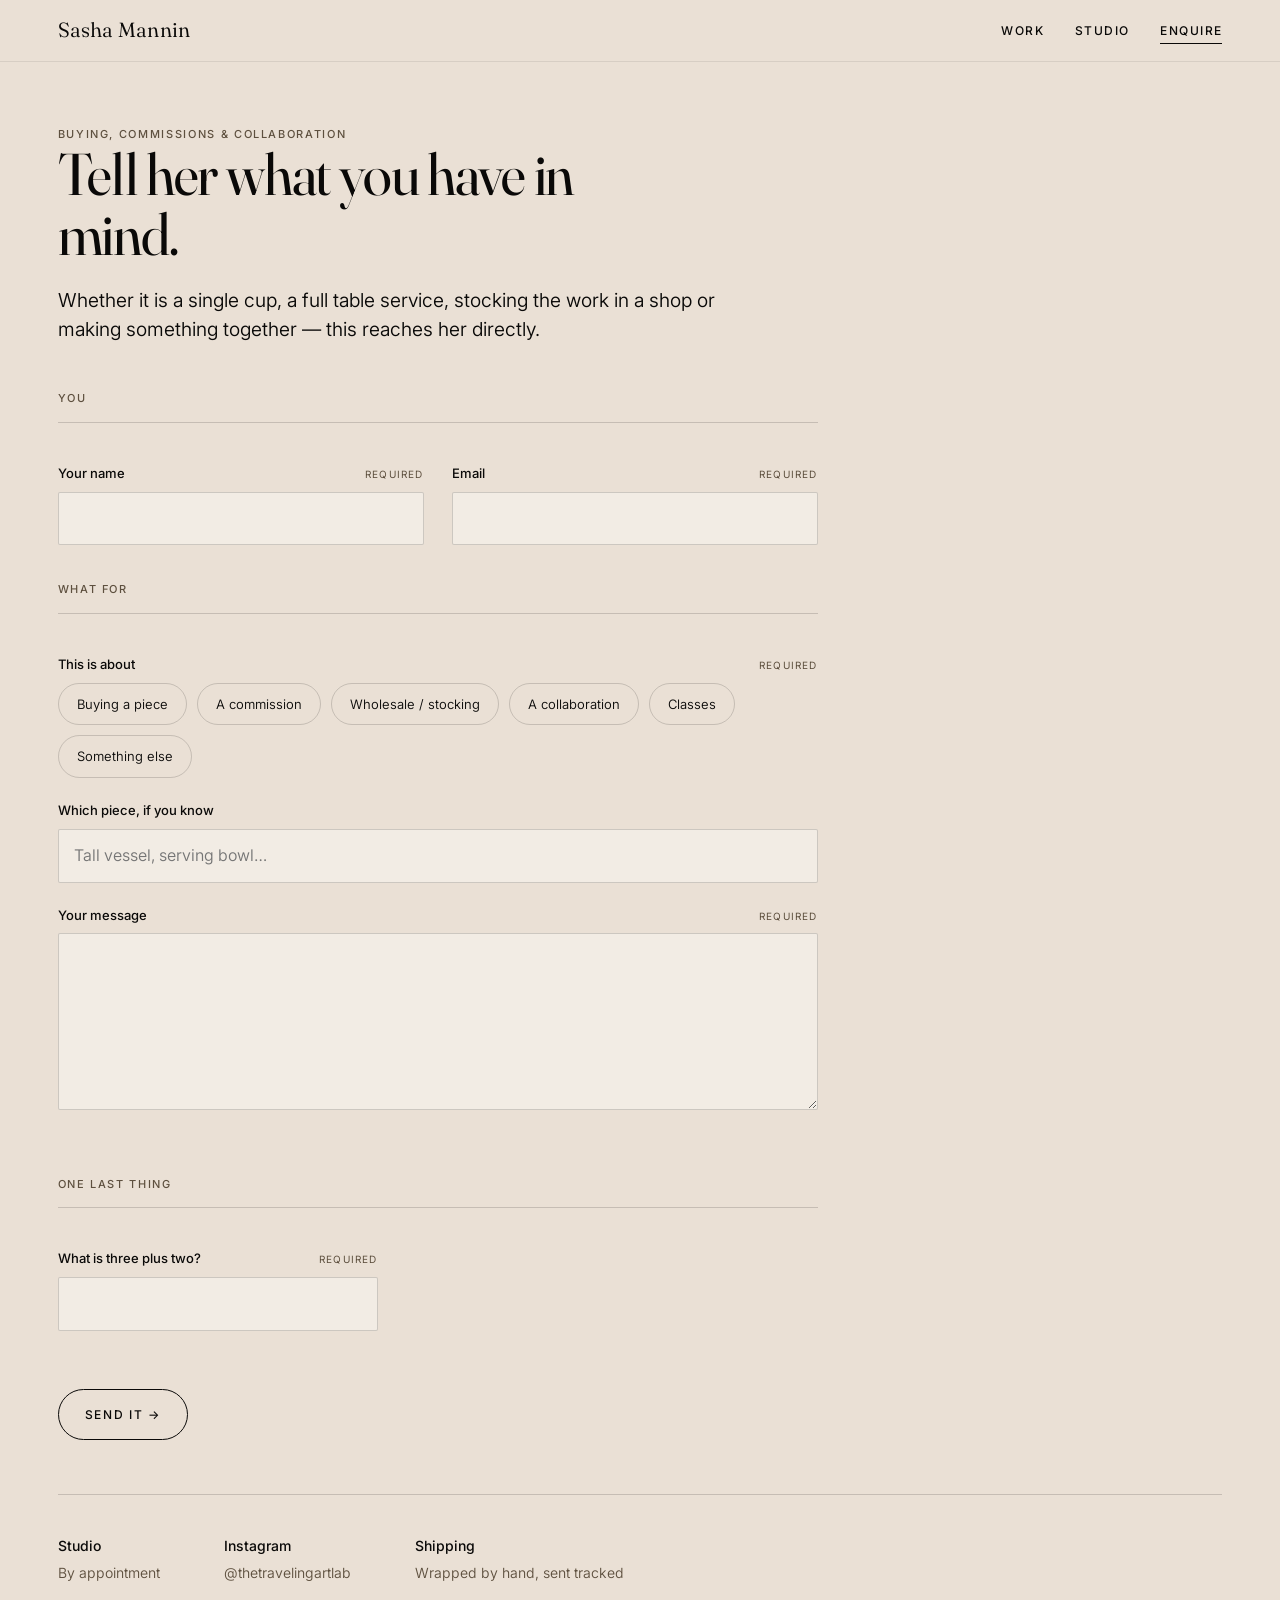
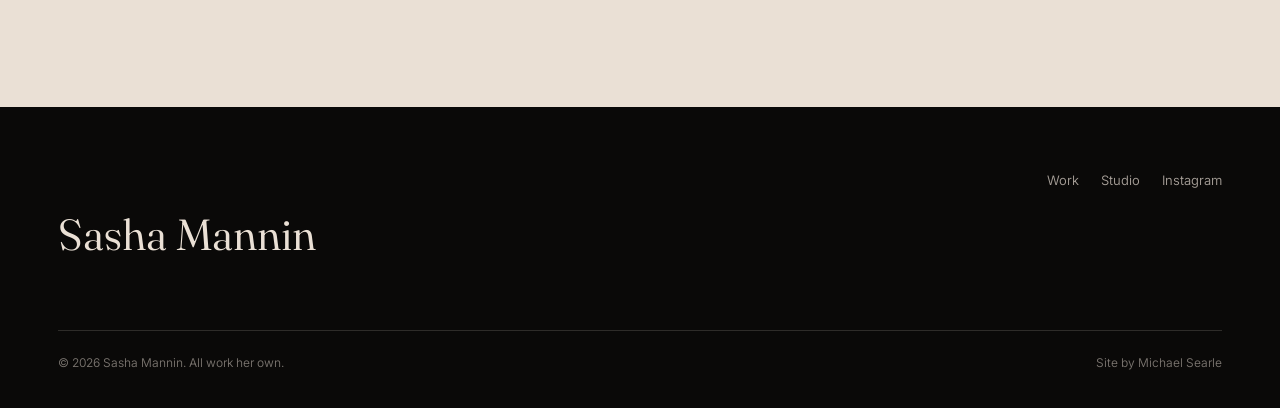
==== contact.html @ 09c720b0 "Sasha Mannin — first build of the ceramics site Two pages, plain HTML, CSS and JavaScript, no build " ====
<!doctype html>
<html lang="en" class="is-loading">
<head>
<meta charset="utf-8">
<meta name="viewport" content="width=device-width, initial-scale=1">
<title>Enquire — Sasha Mannin</title>
<meta name="description" content="Buy a piece, commission work, stock the studio or collaborate with Sasha Mannin.">
<meta name="theme-color" content="#EAE0D5">
<meta name="robots" content="index, follow">

<link rel="icon" href="data:image/svg+xml,%3Csvg xmlns='http://www.w3.org/2000/svg' viewBox='0 0 32 32'%3E%3Crect width='32' height='32' fill='%230A0908'/%3E%3Cpath d='M11 9h10v6a5 5 0 0 1-5 5 5 5 0 0 1-5-5z' fill='%23C6AC8F'/%3E%3C/svg%3E">

<link rel="preconnect" href="https://fonts.googleapis.com">
<link rel="preconnect" href="https://fonts.gstatic.com" crossorigin>
<link href="https://fonts.googleapis.com/css2?family=Fraunces:opsz,wght@9..144,300..700&family=Inter:wght@300..600&display=swap" rel="stylesheet">
<link rel="stylesheet" href="assets/css/site.css">
</head>
<body>

<a class="skip" href="#enquiry">Skip to the form</a>

<header class="mast is-solid">
  <a class="wordmark" href="index.html">Sasha Mannin</a>
  <nav class="nav" aria-label="Primary">
    <a href="index.html#work">Work</a>
    <a href="index.html#studio">Studio</a>
    <a href="contact.html" aria-current="page">Enquire</a>
  </nav>
</header>

<main class="bay page-top">

  <p class="label">Buying, commissions &amp; collaboration</p>
  <h1 class="display display--l" style="max-width:16ch">Tell her what you have in mind.</h1>
  <p class="lede" style="margin-top:22px">
    Whether it is a single cup, a full table service, stocking the work in a shop
    or making something together — this reaches her directly.
  </p>

  <div id="enquiry">
    <form class="form" id="enquiry-form" novalidate>

      <p class="form__error" id="form-error" role="alert" hidden></p>

      <fieldset class="form__set">
        <legend class="form__legend">You</legend>
        <div class="form__grid">
          <p class="field">
            <label class="field__label" for="f-name">Your name <span class="field__req">Required</span></label>
            <input class="field__input" id="f-name" name="name" type="text" autocomplete="name" required>
          </p>
          <p class="field">
            <label class="field__label" for="f-email">Email <span class="field__req">Required</span></label>
            <input class="field__input" id="f-email" name="email" type="email" autocomplete="email" required>
          </p>
        </div>
      </fieldset>

      <fieldset class="form__set">
        <legend class="form__legend">What for</legend>

        <p class="field">
          <span class="field__label" id="why-label">This is about <span class="field__req">Required</span></span>
          <span class="choices" role="radiogroup" aria-labelledby="why-label">
            <label class="choice"><input type="radio" name="purpose" value="Buying a piece" required><span>Buying a piece</span></label>
            <label class="choice"><input type="radio" name="purpose" value="A commission"><span>A commission</span></label>
            <label class="choice"><input type="radio" name="purpose" value="Wholesale or stocking"><span>Wholesale / stocking</span></label>
            <label class="choice"><input type="radio" name="purpose" value="A collaboration"><span>A collaboration</span></label>
            <label class="choice"><input type="radio" name="purpose" value="Classes or workshops"><span>Classes</span></label>
            <label class="choice"><input type="radio" name="purpose" value="Something else"><span>Something else</span></label>
          </span>
        </p>

        <p class="field">
          <label class="field__label" for="f-piece">Which piece, if you know</label>
          <input class="field__input" id="f-piece" name="piece" type="text" placeholder="Tall vessel, serving bowl…">
        </p>

        <p class="field">
          <label class="field__label" for="f-message">Your message <span class="field__req">Required</span></label>
          <textarea class="field__input field__input--area" id="f-message" name="message" rows="6" required></textarea>
        </p>
      </fieldset>

      <fieldset class="form__set">
        <legend class="form__legend">One last thing</legend>
        <p class="field" style="max-width:320px">
          <label class="field__label" for="f-human"><span id="human-question">Loading…</span> <span class="field__req">Required</span></label>
          <input class="field__input" id="f-human" name="human" type="text" autocomplete="off" inputmode="numeric">
        </p>
        <!-- Left empty by people, filled in by robots. -->
        <label class="pot" aria-hidden="true">Leave this empty
          <input type="text" name="website" tabindex="-1" autocomplete="off">
        </label>
      </fieldset>

      <button class="btn" type="submit">Send it →</button>
      <p class="form__note" id="form-note"></p>
    </form>

    <div class="sent" id="sent" hidden>
      <p class="display display--m">Thank you — that is on its way.</p>
      <p id="sent-body">She reads everything herself, so give her a day or two.</p>
    </div>
  </div>

  <div class="aside">
    <p><b>Studio</b><!-- REPLACE: town, and whether visits are possible -->By appointment</p>
    <p><b>Instagram</b><a href="https://www.instagram.com/thetravelingartlab/" rel="noopener">@thetravelingartlab</a></p>
    <p><b>Shipping</b>Wrapped by hand, sent tracked</p>
  </div>
</main>

<footer class="foot">
  <div class="foot__top">
    <p class="foot__mark">Sasha Mannin</p>
    <nav class="foot__links" aria-label="Footer">
      <a href="index.html#work">Work</a>
      <a href="index.html#studio">Studio</a>
      <a href="https://www.instagram.com/thetravelingartlab/" rel="noopener">Instagram</a>
    </nav>
  </div>
  <div class="foot__bottom">
    <span>© <span id="year">2026</span> Sasha Mannin. All work her own.</span>
    <span>Site by Michael Searle</span>
  </div>
</footer>

<script src="assets/js/contact.js"></script>
</body>
</html>
---- assets/css/site.css ----
/* ============================================================
   Sasha Mannin — ceramics
   Palette, fixed: coolors.co/0a0908-22333b-eae0d5-c6ac8f-5e503f
   The page is warm and quiet so the glazes carry the colour.
   ============================================================ */

:root{
  --ink:    #0A0908;   /* type, and the deepest ground */
  --slate:  #22333B;   /* the dark band behind her profile */
  --bone:   #EAE0D5;   /* paper */
  --clay:   #C6AC8F;   /* rules, accents, the enquiry ground */
  --earth:  #5E503F;   /* secondary type */

  --bone-lift: #F2ECE4;  /* a half-step up from paper, for cards */
  --rule:      rgba(10,9,8,.16);
  --rule-soft: rgba(10,9,8,.08);

  --gutter: clamp(20px, 4.5vw, 76px);
  --band:   clamp(76px, 12vh, 168px);

  --f-display: 'Fraunces', 'Iowan Old Style', Georgia, 'Times New Roman', serif;
  --f-ui:      'Inter', -apple-system, BlinkMacSystemFont, 'Segoe UI', Helvetica, Arial, sans-serif;

  --ease: cubic-bezier(.22,.61,.36,1);
}

*,*::before,*::after{ box-sizing:border-box; }

html{
  background:var(--bone);
  -webkit-text-size-adjust:100%;
  scroll-behavior:smooth;
  scroll-padding-top:88px;
}

body{
  margin:0;
  background:var(--bone);
  color:var(--ink);
  font-family:var(--f-ui);
  font-size:16px;
  line-height:1.6;
  font-weight:350;
  -webkit-font-smoothing:antialiased;
  overflow-x:clip;
}

img{ display:block; max-width:100%; height:auto; }
a{ color:inherit; text-decoration:none; }
button{ font:inherit; color:inherit; background:none; border:0; padding:0; cursor:pointer; }

::selection{ background:var(--ink); color:var(--bone); }
:focus-visible{ outline:2px solid var(--ink); outline-offset:4px; }

.skip{
  position:absolute; left:-9999px;
  background:var(--ink); color:var(--bone);
  padding:12px 18px; z-index:100;
}
.skip:focus{ left:12px; top:12px; }

/* ---------- type roles ---------- */

.display{
  font-family:var(--f-display);
  font-weight:400;
  font-variation-settings:'opsz' 144;
  line-height:1.02;
  letter-spacing:-.02em;
  margin:0;
}
.display--xl{ font-size:clamp(42px, 7.4vw, 108px); }
.display--l { font-size:clamp(32px, 4.6vw, 66px); }
.display--m { font-size:clamp(24px, 2.8vw, 40px); line-height:1.12; }

.label{
  font-family:var(--f-ui);
  font-size:11px;
  font-weight:500;
  letter-spacing:.15em;
  text-transform:uppercase;
  color:var(--earth);
  margin:0;
}

.lede{
  font-size:clamp(17px, 1.5vw, 21px);
  line-height:1.55;
  font-weight:350;
  max-width:56ch;
  margin:0;
}

.prose p{ max-width:60ch; margin:0 0 1.1em; }
.prose p:last-child{ margin-bottom:0; }

/* ---------- masthead ---------- */

.mast{
  position:fixed;
  z-index:50;
  top:0; left:0; right:0;
  display:flex;
  align-items:center;
  justify-content:space-between;
  gap:20px;
  padding:20px var(--gutter);
  color:var(--bone);
  transition:background-color .45s var(--ease), color .45s var(--ease),
             padding .45s var(--ease), box-shadow .45s var(--ease);
}
.mast.is-stuck,
.mast.is-solid{
  background:var(--bone);
  color:var(--ink);
  padding-block:14px;
  box-shadow:0 1px 0 var(--rule-soft);
}

.wordmark{
  font-family:var(--f-display);
  font-variation-settings:'opsz' 40;
  font-size:clamp(17px,1.6vw,21px);
  letter-spacing:.005em;
  white-space:nowrap;
}

.nav{
  display:flex;
  gap:clamp(16px,2.4vw,34px);
  align-items:center;
  font-size:12px;
  letter-spacing:.12em;
  text-transform:uppercase;
  font-weight:500;
}
.nav a{ position:relative; padding-block:4px; }
.nav a::after{
  content:''; position:absolute; left:0; right:0; bottom:0;
  height:1px; background:currentColor;
  transform:scaleX(0); transform-origin:left;
  transition:transform .4s var(--ease);
}
.nav a:hover::after,
.nav a[aria-current]::after{ transform:scaleX(1); }

/* ---------- hero ---------- */
/* Her work, edge to edge, before a single word. */

.hero{
  position:relative;
  height:100svh;
  min-height:520px;
  background:var(--slate);
  overflow:hidden;
}
.hero .shot{ position:absolute; inset:0; }
.hero .shot img{ width:100%; height:100%; object-fit:cover; }

.hero__veil{
  position:absolute; inset:0;
  background:linear-gradient(180deg,
    rgba(10,9,8,.42) 0%,
    rgba(10,9,8,0) 26%,
    rgba(10,9,8,0) 48%,
    rgba(10,9,8,.62) 100%);
}

.hero__foot{
  position:absolute;
  left:var(--gutter); right:var(--gutter); bottom:clamp(30px,6vh,64px);
  color:var(--bone);
  display:flex;
  align-items:flex-end;
  justify-content:space-between;
  gap:28px;
  flex-wrap:wrap;
}
.hero__foot .label{ color:rgba(234,224,213,.72); margin-bottom:14px; }
.hero__line{ max-width:20ch; }
.hero__aside{
  font-size:14px;
  max-width:30ch;
  color:rgba(234,224,213,.82);
  padding-bottom:6px;
}

.cue{
  position:absolute;
  left:50%; bottom:18px;
  transform:translateX(-50%);
  width:1px; height:44px;
  background:linear-gradient(180deg, rgba(234,224,213,0), rgba(234,224,213,.8));
}

/* ---------- shared section furniture ---------- */

.bay{ padding:var(--band) var(--gutter); }
.bay--tight{ padding-block:clamp(52px,8vh,110px); }

.head{
  display:flex;
  align-items:flex-end;
  justify-content:space-between;
  gap:24px;
  flex-wrap:wrap;
  margin-bottom:clamp(28px,4vw,56px);
  padding-bottom:18px;
  border-bottom:1px solid var(--rule);
}

.split{
  display:grid;
  grid-template-columns:repeat(12,1fr);
  gap:clamp(20px,3vw,56px);
  align-items:start;
}
.split__a{ grid-column:1 / span 6; }
.split__b{ grid-column:8 / span 5; }

/* ---------- the colour filter ---------- */
/* Lifted from the museum: browse the collection by glaze. */

.filter{
  display:flex;
  align-items:center;
  gap:10px;
  flex-wrap:wrap;
}
.filter__label{ margin-right:6px; }

.swatch{
  display:inline-flex;
  align-items:center;
  gap:8px;
  padding:7px 14px 7px 8px;
  border:1px solid var(--rule);
  border-radius:999px;
  font-size:11px;
  letter-spacing:.1em;
  text-transform:uppercase;
  font-weight:500;
  color:var(--earth);
  transition:border-color .3s var(--ease), background-color .3s var(--ease), color .3s var(--ease);
}
.swatch i{
  width:14px; height:14px; border-radius:50%;
  background:var(--tone, var(--clay));
  box-shadow:inset 0 0 0 1px rgba(10,9,8,.14);
}
.swatch:hover{ border-color:var(--ink); color:var(--ink); }
.swatch[aria-pressed="true"]{
  background:var(--ink); border-color:var(--ink); color:var(--bone);
}

/* ---------- the work grid ---------- */

.grid{
  display:grid;
  grid-template-columns:repeat(12,1fr);
  gap:clamp(22px,3vw,54px) clamp(18px,2.4vw,40px);
  align-items:start;
}

.piece{
  grid-column:span var(--span,4);
  margin-top:var(--push,0);
  opacity:0;
  transform:translateY(20px);
  transition:opacity .8s var(--ease), transform .8s var(--ease);
}
.piece.is-in{ opacity:1; transform:none; }
.piece.is-out{ display:none; }

.piece__frame{
  position:relative;
  overflow:hidden;
  background:var(--bone-lift);
  aspect-ratio:var(--ratio, 4/5);
}
.piece__frame img{
  width:100%; height:100%; object-fit:cover;
  transition:transform 1.1s var(--ease);
}
.piece:hover .piece__frame img{ transform:scale(1.035); }

.piece__slate{
  display:flex;
  justify-content:space-between;
  align-items:baseline;
  gap:14px;
  margin-top:14px;
  padding-bottom:12px;
  border-bottom:1px solid var(--rule-soft);
}
.piece__name{
  font-family:var(--f-display);
  font-variation-settings:'opsz' 40;
  font-size:clamp(17px,1.5vw,21px);
  line-height:1.2;
}
.piece__price{
  font-size:12px;
  letter-spacing:.08em;
  color:var(--earth);
  white-space:nowrap;
}
.piece__meta{
  margin:10px 0 0;
  font-size:13px;
  color:var(--earth);
  line-height:1.5;
}
.piece__meta span::after{ content:' · '; opacity:.5; }
.piece__meta span:last-child::after{ content:''; }

/* ---------- her profile, on the dark band ---------- */

.profile{
  background:var(--slate);
  color:var(--bone);
}
.profile .label{ color:var(--clay); }
.profile__grid{
  display:grid;
  grid-template-columns:repeat(12,1fr);
  gap:clamp(24px,4vw,72px);
  align-items:center;
}
.profile__shot{ grid-column:1 / span 5; }
.profile__shot .piece__frame{ aspect-ratio:4/5; background:#1a272e; }
.profile__body{ grid-column:7 / span 6; }
.profile__body .prose{ color:rgba(234,224,213,.86); margin-top:22px; }
.profile__body .prose p{ max-width:52ch; }

.quote{
  margin:clamp(26px,4vw,44px) 0 0;
  padding-top:26px;
  border-top:1px solid rgba(198,172,143,.32);
  font-family:var(--f-display);
  font-variation-settings:'opsz' 72;
  font-size:clamp(20px,2.2vw,30px);
  line-height:1.28;
  font-style:italic;
  color:var(--bone);
  max-width:26ch;
}

/* ---------- the studio strip ---------- */

.strip{
  display:grid;
  grid-template-columns:repeat(3,1fr);
  gap:clamp(16px,2.4vw,38px);
}
.strip figure{ margin:0; }
.strip .piece__frame{ aspect-ratio:1/1; }
.strip figcaption{
  margin-top:12px;
  font-size:13px;
  color:var(--earth);
  max-width:34ch;
}

/* ---------- the enquiry cut ---------- */

.cut{
  background:var(--clay);
  color:var(--ink);
}
.cut__inner{
  display:flex;
  align-items:flex-end;
  justify-content:space-between;
  gap:32px;
  flex-wrap:wrap;
}
.cut .label{ color:rgba(10,9,8,.62); }

.btn{
  display:inline-flex;
  align-items:center;
  gap:12px;
  padding:15px 26px;
  border:1px solid var(--ink);
  border-radius:999px;
  font-size:12px;
  letter-spacing:.14em;
  text-transform:uppercase;
  font-weight:500;
  transition:background-color .4s var(--ease), color .4s var(--ease);
}
.btn:hover{ background:var(--ink); color:var(--bone); }
.btn--light{ border-color:var(--bone); }
.btn--light:hover{ background:var(--bone); color:var(--ink); }

/* ---------- footer ---------- */

.foot{
  background:var(--ink);
  color:rgba(234,224,213,.7);
  padding:clamp(46px,7vh,84px) var(--gutter) clamp(28px,4vh,44px);
  font-size:13px;
}
.foot__top{
  display:flex;
  justify-content:space-between;
  gap:28px;
  flex-wrap:wrap;
  padding-bottom:30px;
  border-bottom:1px solid rgba(234,224,213,.16);
}
.foot__mark{
  font-family:var(--f-display);
  font-variation-settings:'opsz' 72;
  font-size:clamp(26px,3.4vw,44px);
  color:var(--bone);
  line-height:1;
}
.foot__links{ display:flex; gap:22px; flex-wrap:wrap; }
.foot a:hover{ color:var(--bone); }
.foot__bottom{
  display:flex;
  justify-content:space-between;
  gap:20px;
  flex-wrap:wrap;
  padding-top:22px;
  font-size:12px;
  color:rgba(234,224,213,.5);
}

/* ---------- placeholders ---------- */
/* Every frame holds a real <img>. Until the file exists beside it,
   the frame shows a tone from the palette and names the file it
   is waiting for, so nothing ever renders as a broken image. */

.piece__frame.is-empty img,
.hero .shot.is-empty img{ display:none; }

.piece__frame.is-empty,
.hero .shot.is-empty{
  background:
    radial-gradient(120% 90% at 50% 112%, rgba(234,224,213,.30), transparent 62%),
    radial-gradient(76% 58% at 50% 42%,  rgba(10,9,8,.16), transparent 70%),
    var(--tone, var(--clay));
}
.hero .shot.is-empty{ --tone:#3b4a4f; }

.piece__frame.is-empty{ box-shadow:inset 0 0 0 1px var(--rule-soft); }

.piece__frame.is-empty::after,
.hero .shot.is-empty::after{
  content:attr(data-file);
  position:absolute;
  left:14px; bottom:12px;
  font-family:var(--f-ui);
  font-size:10px;
  letter-spacing:.1em;
  text-transform:uppercase;
  color:rgba(10,9,8,.5);
}
.hero .shot.is-empty::after{
  color:rgba(234,224,213,.55);
  left:var(--gutter); top:96px; bottom:auto;
}

/* ---------- narrow ---------- */

@media (max-width:1000px){
  .split__a{ grid-column:1 / span 12; }
  .split__b{ grid-column:1 / span 12; }
  .profile__shot{ grid-column:1 / span 12; max-width:440px; }
  .profile__body{ grid-column:1 / span 12; }
  .piece{ grid-column:span 6 !important; margin-top:0 !important; }
}

@media (max-width:640px){
  .piece{ grid-column:span 12 !important; }
  .strip{ grid-template-columns:1fr; gap:30px; }
  .nav{ gap:14px; font-size:11px; }
  .hero__aside{ display:none; }
}

@media (prefers-reduced-motion:reduce){
  html{ scroll-behavior:auto; }
  .piece{ opacity:1; transform:none; transition:none; }
  .piece__frame img{ transition:none; }
}

/* ============================================================
   The enquiry page
   ============================================================ */

.page-top{ padding-top:clamp(112px,14vh,180px); }

.form{ max-width:760px; margin-top:clamp(30px,5vh,56px); }

.form__set{
  border:0; margin:0 0 clamp(30px,4vh,50px); padding:0;
}
.form__legend{
  display:block;
  width:100%;
  padding:0 0 14px;
  margin-bottom:24px;
  border-bottom:1px solid var(--rule);
  font-size:11px;
  font-weight:500;
  letter-spacing:.15em;
  text-transform:uppercase;
  color:var(--earth);
}

.form__grid{
  display:grid;
  grid-template-columns:repeat(2,minmax(0,1fr));
  gap:22px 28px;
}
.field--wide{ grid-column:1 / -1; }

.field{ display:block; margin-bottom:22px; }
.form__grid .field{ margin-bottom:0; }

.field__label{
  display:flex;
  align-items:baseline;
  justify-content:space-between;
  gap:12px;
  margin-bottom:8px;
  font-size:13px;
  font-weight:500;
}
.field__req{
  font-size:10px;
  letter-spacing:.12em;
  text-transform:uppercase;
  color:var(--earth);
  font-weight:400;
}

.field__input{
  width:100%;
  padding:13px 15px;
  background:var(--bone-lift);
  border:1px solid var(--rule);
  border-radius:2px;
  font:inherit;
  color:var(--ink);
  transition:border-color .3s var(--ease), background-color .3s var(--ease);
}
.field__input:hover{ border-color:rgba(10,9,8,.3); }
.field__input:focus{
  outline:none;
  border-color:var(--ink);
  background:#fff;
  box-shadow:0 0 0 3px rgba(198,172,143,.45);
}
.field__input--area{ resize:vertical; min-height:140px; line-height:1.55; }
.field__input--select{ appearance:none; cursor:pointer; }

.choices{ display:flex; flex-wrap:wrap; gap:10px; }
.choice{ position:relative; }
.choice input{
  position:absolute; opacity:0; width:100%; height:100%; margin:0; cursor:pointer;
}
.choice span{
  display:block;
  padding:10px 18px;
  border:1px solid var(--rule);
  border-radius:999px;
  font-size:13px;
  transition:border-color .3s var(--ease), background-color .3s var(--ease), color .3s var(--ease);
}
.choice input:checked + span{ background:var(--ink); border-color:var(--ink); color:var(--bone); }
.choice input:focus-visible + span{ outline:2px solid var(--ink); outline-offset:3px; }

.pot{ position:absolute; left:-9999px; opacity:0; }   /* honeypot */

.form__error{
  margin:0 0 20px;
  padding:13px 16px;
  background:#5E503F;
  color:var(--bone);
  border-radius:2px;
  font-size:14px;
}
.form__note{ margin:16px 0 0; font-size:13px; color:var(--earth); max-width:52ch; }

.sent{
  padding:clamp(30px,5vw,52px);
  background:var(--slate);
  color:var(--bone);
  border-radius:2px;
}
.sent .display{ margin-bottom:14px; }
.sent p{ margin:0; color:rgba(234,224,213,.86); max-width:48ch; }

.aside{
  margin-top:clamp(40px,6vh,72px);
  padding-top:26px;
  border-top:1px solid var(--rule);
  display:flex;
  gap:clamp(24px,5vw,72px);
  flex-wrap:wrap;
  font-size:14px;
  color:var(--earth);
}
.aside b{ display:block; color:var(--ink); font-weight:500; margin-bottom:5px; }

@media (max-width:640px){
  .form__grid{ grid-template-columns:1fr; }
}
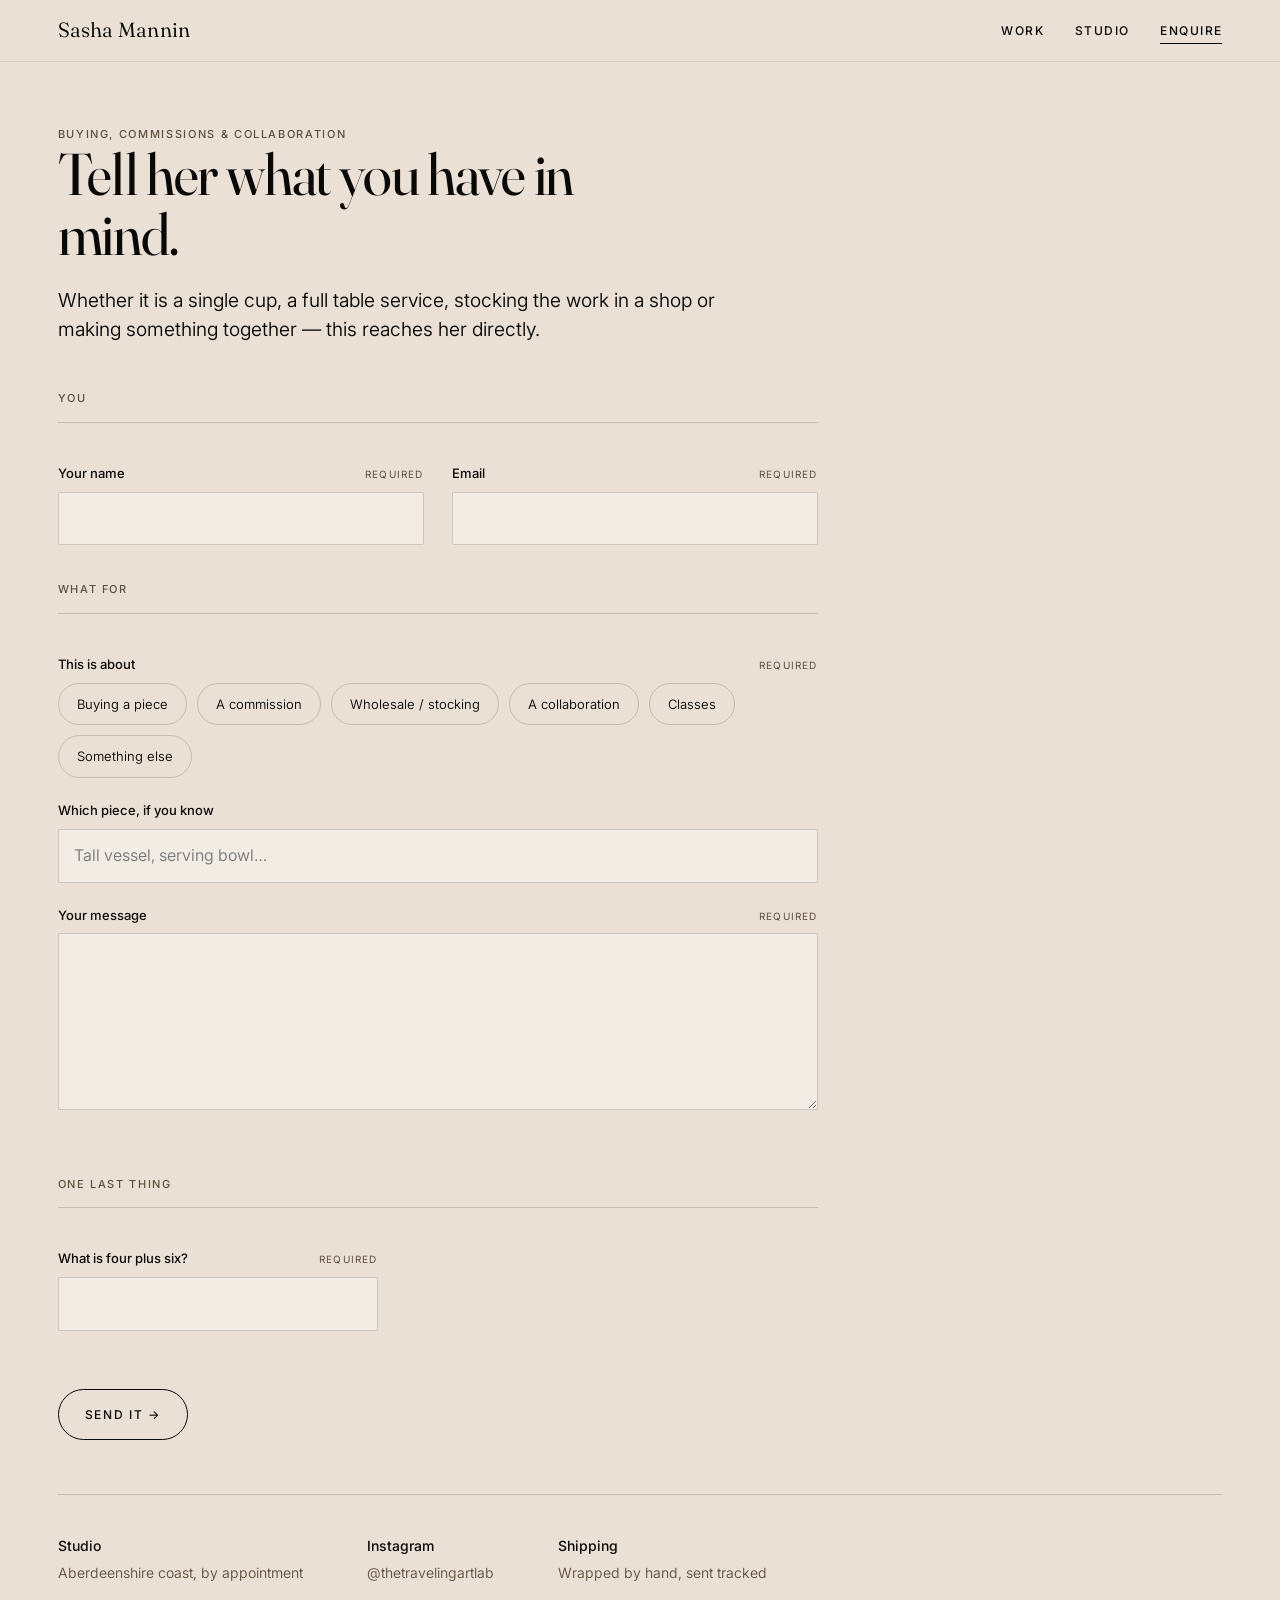
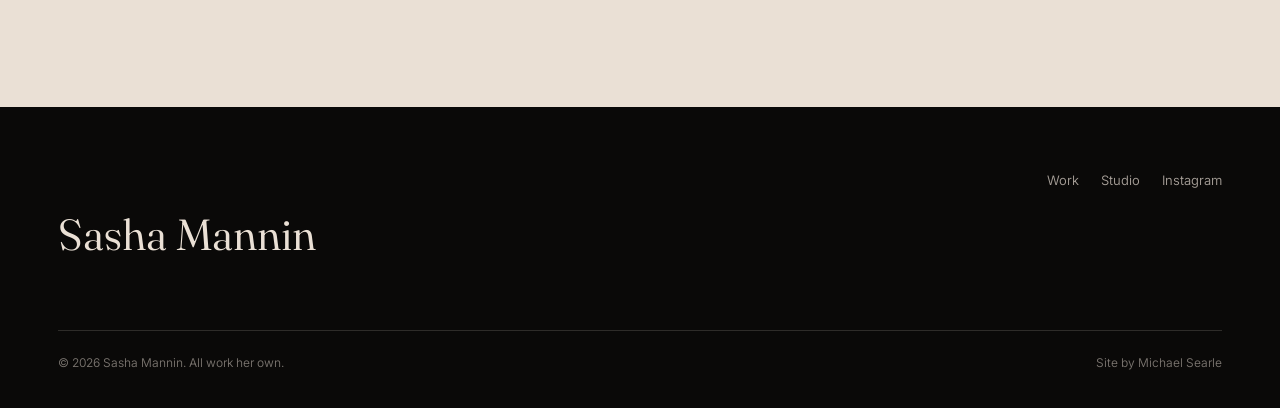
==== commit 8f6ab2f4: "Replace the placeholder copy with Sasha's actual story Everything that was invented is gone. The sit" ====
--- a/contact.html
+++ b/contact.html
@@ -4,7 +4,7 @@
 <meta charset="utf-8">
 <meta name="viewport" content="width=device-width, initial-scale=1">
 <title>Enquire — Sasha Mannin</title>
-<meta name="description" content="Buy a piece, commission work, stock the studio or collaborate with Sasha Mannin.">
+<meta name="description" content="Buy a piece, commission work, join a class or collaborate with Sasha Mannin — wood-fired stoneware on the Aberdeenshire coast.">
 <meta name="theme-color" content="#EAE0D5">
 <meta name="robots" content="index, follow">
 
@@ -105,7 +105,7 @@
   </div>
 
   <div class="aside">
-    <p><b>Studio</b><!-- REPLACE: town, and whether visits are possible -->By appointment</p>
+    <p><b>Studio</b>Aberdeenshire coast, by appointment</p>
     <p><b>Instagram</b><a href="https://www.instagram.com/thetravelingartlab/" rel="noopener">@thetravelingartlab</a></p>
     <p><b>Shipping</b>Wrapped by hand, sent tracked</p>
   </div>
--- a/assets/css/site.css
+++ b/assets/css/site.css
@@ -354,7 +354,7 @@
   gap:clamp(16px,2.4vw,38px);
 }
 .strip figure{ margin:0; }
-.strip .piece__frame{ aspect-ratio:1/1; }
+.strip .piece__frame{ aspect-ratio:4/3; }
 .strip figcaption{
   margin-top:12px;
   font-size:13px;
@@ -479,6 +479,16 @@
   .strip{ grid-template-columns:1fr; gap:30px; }
   .nav{ gap:14px; font-size:11px; }
   .hero__aside{ display:none; }
+
+  /* Thumbs are blunter than cursors: everything tappable clears 44px. */
+  .wordmark{ display:inline-block; padding-block:9px; }
+  .nav a{ padding-block:13px; }
+  .swatch{ padding-block:12px; }
+  .foot__links{ gap:8px 22px; }
+  .foot__links a{ display:inline-block; padding-block:12px; }
+  .btn{ padding-block:17px; }
+  .choice span{ padding-block:12px; }
+  .aside a{ display:inline-block; padding-block:14px; }
 }
 
 @media (prefers-reduced-motion:reduce){
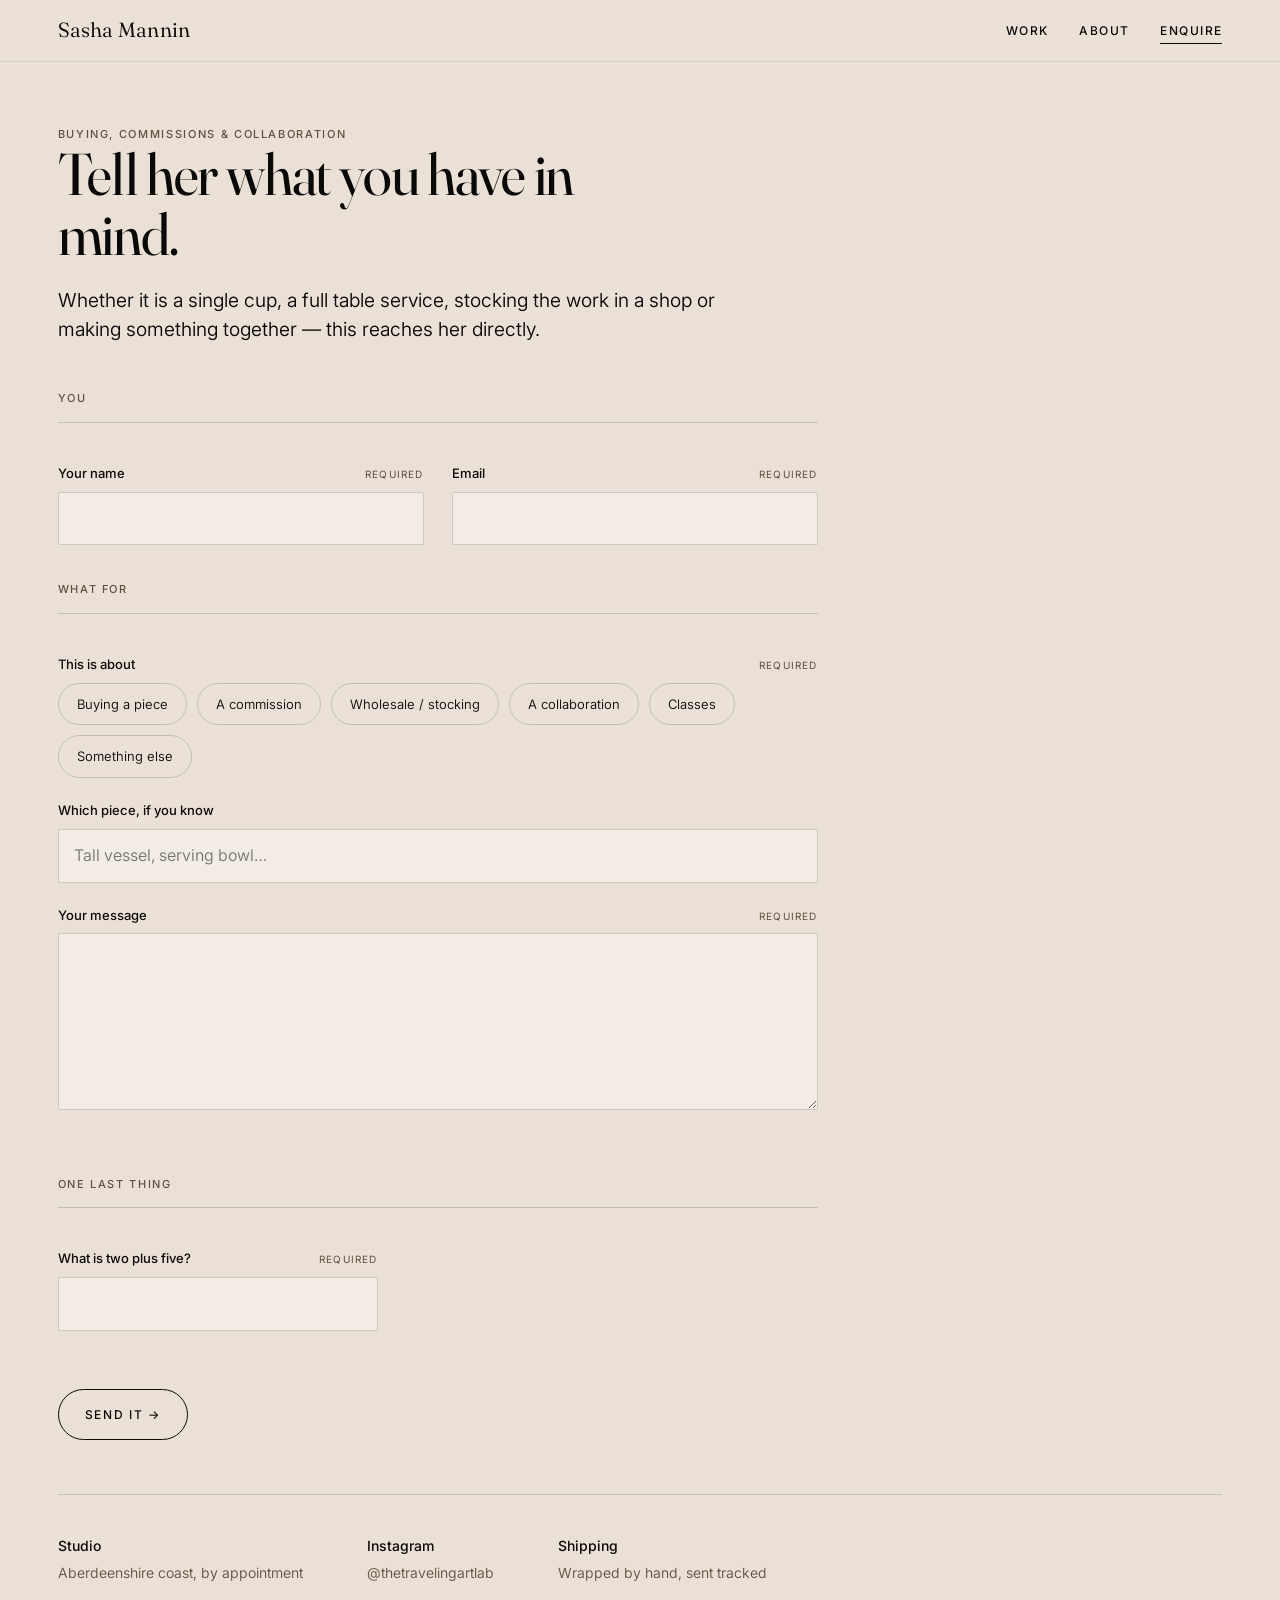
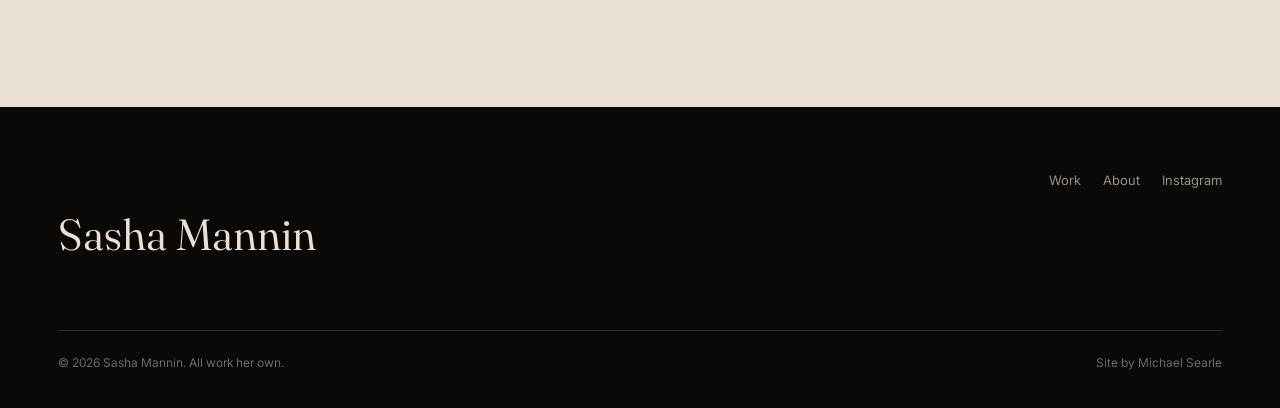
==== commit dd590ff1: "Close the page on the bio, with a quiet enquiry line The studio strip is gone — section, three image" ====
--- a/contact.html
+++ b/contact.html
@@ -23,7 +23,7 @@
   <a class="wordmark" href="index.html">Sasha Mannin</a>
   <nav class="nav" aria-label="Primary">
     <a href="index.html#work">Work</a>
-    <a href="index.html#studio">Studio</a>
+    <a href="index.html#about">About</a>
     <a href="contact.html" aria-current="page">Enquire</a>
   </nav>
 </header>
@@ -116,7 +116,7 @@
     <p class="foot__mark">Sasha Mannin</p>
     <nav class="foot__links" aria-label="Footer">
       <a href="index.html#work">Work</a>
-      <a href="index.html#studio">Studio</a>
+      <a href="index.html#about">About</a>
       <a href="https://www.instagram.com/thetravelingartlab/" rel="noopener">Instagram</a>
     </nav>
   </div>
--- a/assets/css/site.css
+++ b/assets/css/site.css
@@ -159,11 +159,19 @@
 
 .hero__veil{
   position:absolute; inset:0;
-  background:linear-gradient(180deg,
-    rgba(10,9,8,.42) 0%,
-    rgba(10,9,8,0) 26%,
-    rgba(10,9,8,0) 48%,
-    rgba(10,9,8,.62) 100%);
+  /* Two scrims, so the type holds on a bright photograph as well as a dark
+     one: a vertical one for the masthead and the foot, and a horizontal one
+     that keeps a dark ground under the text column whatever is behind it. */
+  background:
+    linear-gradient(100deg,
+      rgba(10,9,8,.62) 0%,
+      rgba(10,9,8,.34) 30%,
+      rgba(10,9,8,0)   62%),
+    linear-gradient(180deg,
+      rgba(10,9,8,.46) 0%,
+      rgba(10,9,8,0)   24%,
+      rgba(10,9,8,0)   42%,
+      rgba(10,9,8,.74) 100%);
 }
 
 .hero__foot{
@@ -218,41 +226,6 @@
 .split__a{ grid-column:1 / span 6; }
 .split__b{ grid-column:8 / span 5; }
 
-/* ---------- the colour filter ---------- */
-/* Lifted from the museum: browse the collection by glaze. */
-
-.filter{
-  display:flex;
-  align-items:center;
-  gap:10px;
-  flex-wrap:wrap;
-}
-.filter__label{ margin-right:6px; }
-
-.swatch{
-  display:inline-flex;
-  align-items:center;
-  gap:8px;
-  padding:7px 14px 7px 8px;
-  border:1px solid var(--rule);
-  border-radius:999px;
-  font-size:11px;
-  letter-spacing:.1em;
-  text-transform:uppercase;
-  font-weight:500;
-  color:var(--earth);
-  transition:border-color .3s var(--ease), background-color .3s var(--ease), color .3s var(--ease);
-}
-.swatch i{
-  width:14px; height:14px; border-radius:50%;
-  background:var(--tone, var(--clay));
-  box-shadow:inset 0 0 0 1px rgba(10,9,8,.14);
-}
-.swatch:hover{ border-color:var(--ink); color:var(--ink); }
-.swatch[aria-pressed="true"]{
-  background:var(--ink); border-color:var(--ink); color:var(--bone);
-}
-
 /* ---------- the work grid ---------- */
 
 .grid{
@@ -264,19 +237,17 @@
 
 .piece{
   grid-column:span var(--span,4);
-  margin-top:var(--push,0);
   opacity:0;
   transform:translateY(20px);
   transition:opacity .8s var(--ease), transform .8s var(--ease);
 }
 .piece.is-in{ opacity:1; transform:none; }
-.piece.is-out{ display:none; }
 
 .piece__frame{
   position:relative;
   overflow:hidden;
   background:var(--bone-lift);
-  aspect-ratio:var(--ratio, 4/5);
+  aspect-ratio:var(--ratio, 3/2);
 }
 .piece__frame img{
   width:100%; height:100%; object-fit:cover;
@@ -346,37 +317,6 @@
   max-width:26ch;
 }
 
-/* ---------- the studio strip ---------- */
-
-.strip{
-  display:grid;
-  grid-template-columns:repeat(3,1fr);
-  gap:clamp(16px,2.4vw,38px);
-}
-.strip figure{ margin:0; }
-.strip .piece__frame{ aspect-ratio:4/3; }
-.strip figcaption{
-  margin-top:12px;
-  font-size:13px;
-  color:var(--earth);
-  max-width:34ch;
-}
-
-/* ---------- the enquiry cut ---------- */
-
-.cut{
-  background:var(--clay);
-  color:var(--ink);
-}
-.cut__inner{
-  display:flex;
-  align-items:flex-end;
-  justify-content:space-between;
-  gap:32px;
-  flex-wrap:wrap;
-}
-.cut .label{ color:rgba(10,9,8,.62); }
-
 .btn{
   display:inline-flex;
   align-items:center;
@@ -476,14 +416,13 @@
 
 @media (max-width:640px){
   .piece{ grid-column:span 12 !important; }
-  .strip{ grid-template-columns:1fr; gap:30px; }
   .nav{ gap:14px; font-size:11px; }
   .hero__aside{ display:none; }
 
   /* Thumbs are blunter than cursors: everything tappable clears 44px. */
   .wordmark{ display:inline-block; padding-block:9px; }
   .nav a{ padding-block:13px; }
-  .swatch{ padding-block:12px; }
+  .reel__count{ font-size:11px; }
   .foot__links{ gap:8px 22px; }
   .foot__links a{ display:inline-block; padding-block:12px; }
   .btn{ padding-block:17px; }
@@ -620,3 +559,131 @@
 @media (max-width:640px){
   .form__grid{ grid-template-columns:1fr; }
 }
+
+
+/* ============================================================
+   The collection: four groups, and a reel where one object was
+   photographed more than once.
+   ============================================================ */
+
+.head__note{
+  margin:0;
+  max-width:34ch;
+  font-size:13px;
+  line-height:1.5;
+  color:var(--earth);
+}
+
+.group{ margin-bottom:clamp(54px,8vh,110px); }
+.group:last-child{ margin-bottom:0; }
+
+.group__name{
+  margin:0 0 clamp(20px,2.6vw,34px);
+  padding-bottom:12px;
+  border-bottom:1px solid var(--rule-soft);
+  font-family:var(--f-ui);
+  font-size:11px;
+  font-weight:500;
+  letter-spacing:.18em;
+  text-transform:uppercase;
+  color:var(--earth);
+}
+
+/* ---------- the reel ---------- */
+
+.reel{
+  display:flex;
+  width:100%; height:100%;
+  overflow-x:auto;
+  scroll-snap-type:x mandatory;
+  scroll-behavior:smooth;
+  scrollbar-width:none;
+  -ms-overflow-style:none;
+}
+.reel::-webkit-scrollbar{ display:none; }
+
+.reel img{
+  flex:0 0 100%;
+  width:100%; height:100%;
+  object-fit:cover;
+  scroll-snap-align:center;
+  transition:transform 1.1s var(--ease);
+}
+.piece:hover .reel img{ transform:scale(1.03); }
+
+.reel__nav{
+  position:absolute;
+  top:50%;
+  width:38px; height:38px;
+  display:grid; place-items:center;
+  transform:translateY(-50%);
+  background:rgba(234,224,213,.9);
+  color:var(--ink);
+  border-radius:50%;
+  font-size:14px;
+  opacity:0;
+  transition:opacity .3s var(--ease), background-color .3s var(--ease);
+}
+.reel__nav--prev{ left:10px; }
+.reel__nav--next{ right:10px; }
+.piece__frame:hover .reel__nav,
+.reel__nav:focus-visible{ opacity:1; }
+.reel__nav:hover{ background:var(--bone); }
+.reel__nav[disabled]{ opacity:0 !important; pointer-events:none; }
+
+.reel__count{
+  position:absolute;
+  right:10px; bottom:10px;
+  padding:3px 9px;
+  border-radius:999px;
+  background:rgba(10,9,8,.55);
+  color:var(--bone);
+  font-size:10px;
+  letter-spacing:.1em;
+  font-variant-numeric:tabular-nums;
+}
+
+.piece__price{
+  font-size:11px;
+  letter-spacing:.14em;
+  text-transform:uppercase;
+  color:var(--earth);
+  white-space:nowrap;
+  border-bottom:1px solid var(--rule);
+  padding-bottom:2px;
+  transition:color .3s var(--ease), border-color .3s var(--ease);
+}
+.piece__price:hover{ color:var(--ink); border-color:var(--ink); }
+
+/* On a touch screen the arrows are useless; the reel is swiped. */
+@media (hover:none){
+  .reel__nav{ display:none; }
+}
+
+@media (max-width:1000px){
+  .piece{ grid-column:span 6 !important; }
+}
+@media (max-width:640px){
+  .piece{ grid-column:span 12 !important; }
+  .head__note{ display:none; }
+}
+
+/* ---------- the enquiry line, closing the dark band ---------- */
+
+.enquire-line{
+  margin-top:clamp(40px,6vw,76px);
+  padding-top:clamp(26px,4vw,42px);
+  border-top:1px solid rgba(198,172,143,.3);
+  display:flex;
+  align-items:center;
+  justify-content:space-between;
+  gap:24px;
+  flex-wrap:wrap;
+}
+.enquire-line p{
+  margin:0;
+  max-width:46ch;
+  font-size:15px;
+  line-height:1.55;
+  color:rgba(234,224,213,.78);
+}
